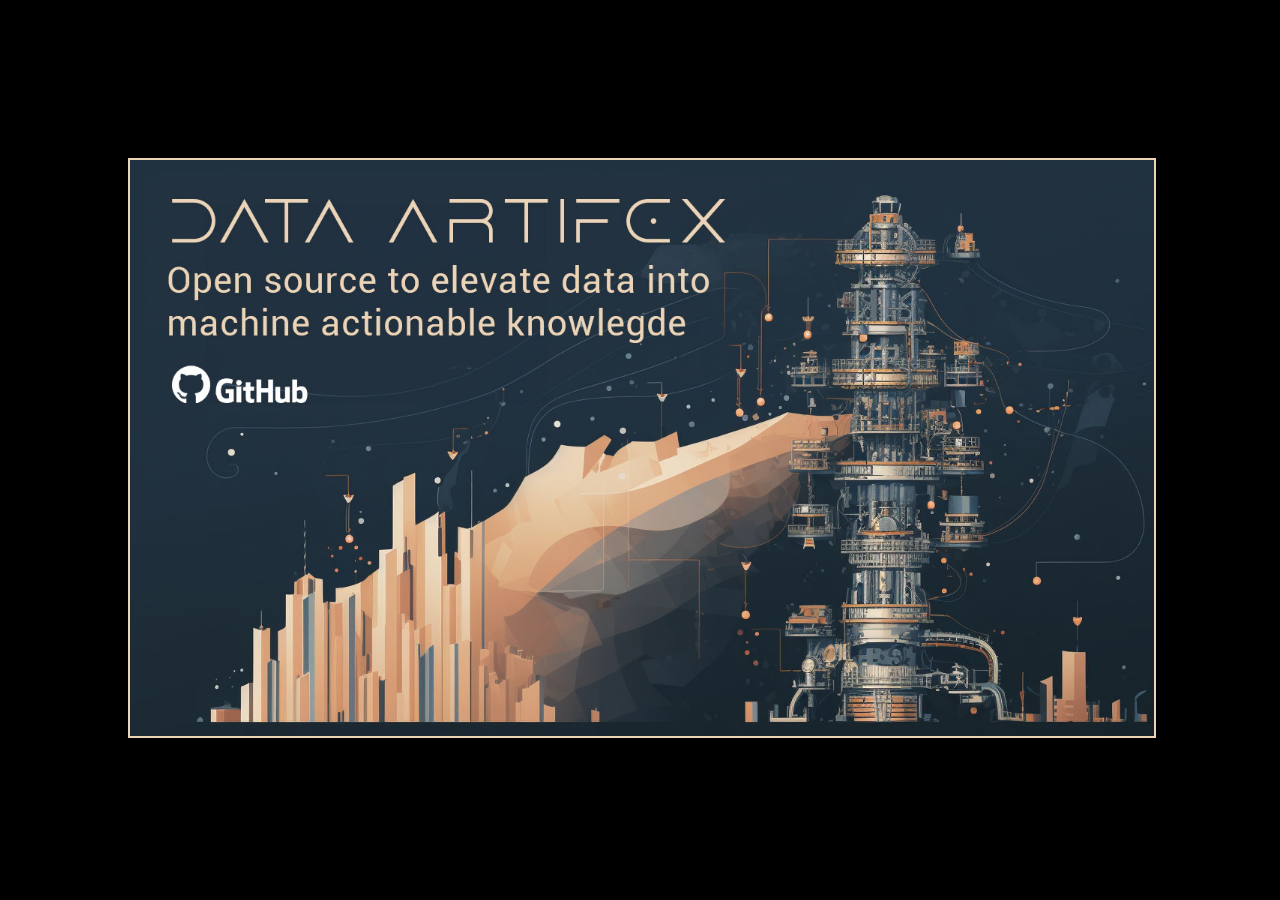
==== index.html @ cbfd0e1c "First landing page" ====
<!DOCTYPE html>
<html lang="en">

<head>
    <meta charset="UTF-8">
    <meta name="viewport" content="width=device-width, initial-scale=1.0">
    <title>Data Artifex: Elevate data into machine acctionable knowlegde</title>
    <link rel="stylesheet" href="style.css">
    <link href="https://fonts.googleapis.com/css2?family=Roboto:wght@400;700&display=swap" rel="stylesheet">
</head>

<body>
    <div class="content-container">
        <div class="image-container">
            <a href="https://github.com/dataartifex" target="_blank">
                <img id="main-image" src="images/home.jpg" alt="dartfx" />
            </a>
        </div>
    </div>
</body>

</html>
---- style.css ----
body, html {
    margin: 0;
    padding: 0;
    height: 100%;
    overflow: hidden;
    display: flex;
    justify-content: center;
    align-items: center;
    font-family: 'Roboto', sans-serif; /* Set Roboto as the default font */

    background-color: #000000;
}

.content-container {
    width: 80%; /* Adjusted to create a 10% side margin effect */
    height: 80%; /* Adjusted to create a 10% top and bottom margin effect */
    display: flex;
    flex-direction: column;
    align-items: center; /* Centers the child elements horizontally */
    justify-content: center; /* Adjusts the vertical alignment */
}

.image-container img {
    max-width: 100%; /* Allow the image to scale within the container */
    max-height: 100%; /* Maintain full container height */
    object-fit: cover; /* Ensures the image covers the adjusted area */
    border: 2px solid #ebd4b8;
}
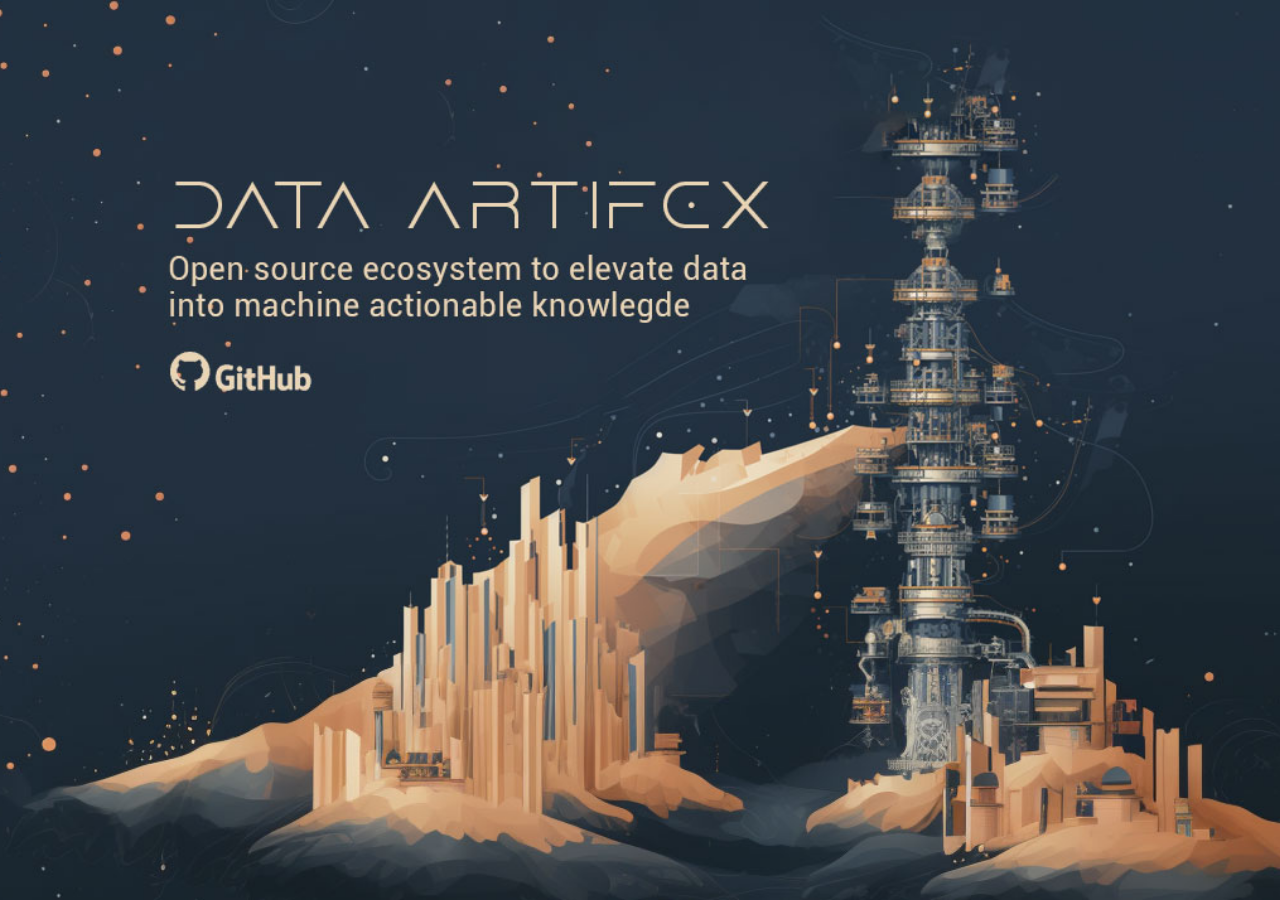
==== commit 4e61ff8f: "Created a better image that works fullscreen" ====
--- a/index.html
+++ b/index.html
@@ -1,22 +1,14 @@
 <!DOCTYPE html>
 <html lang="en">
-
 <head>
     <meta charset="UTF-8">
     <meta name="viewport" content="width=device-width, initial-scale=1.0">
-    <title>Data Artifex: Elevate data into machine acctionable knowlegde</title>
+    <title>Full Viewport Image</title>
     <link rel="stylesheet" href="style.css">
-    <link href="https://fonts.googleapis.com/css2?family=Roboto:wght@400;700&display=swap" rel="stylesheet">
 </head>
-
 <body>
-    <div class="content-container">
-        <div class="image-container">
-            <a href="https://github.com/dataartifex" target="_blank">
-                <img id="main-image" src="images/home.jpg" alt="dartfx" />
-            </a>
-        </div>
-    </div>
+    <a href="https://github.com/dataartifex" target="_blank">
+        <img id="main-image" src="home.jpg" alt="Data Artifex on GitHub" class="fullscreen"/>
+    </a>
 </body>
-
-</html>+</html>
--- a/style.css
+++ b/style.css
@@ -1,28 +1,15 @@
+/* style.css */
 body, html {
     margin: 0;
     padding: 0;
+    width: 100%;
     height: 100%;
-    overflow: hidden;
-    display: flex;
-    justify-content: center;
-    align-items: center;
-    font-family: 'Roboto', sans-serif; /* Set Roboto as the default font */
-
-    background-color: #000000;
+    overflow: hidden; /* Prevents scrollbars */
 }
 
-.content-container {
-    width: 80%; /* Adjusted to create a 10% side margin effect */
-    height: 80%; /* Adjusted to create a 10% top and bottom margin effect */
-    display: flex;
-    flex-direction: column;
-    align-items: center; /* Centers the child elements horizontally */
-    justify-content: center; /* Adjusts the vertical alignment */
+.fullscreen {
+    width: 100vw;
+    height: 100vh;
+    object-fit: cover; /* Cover the viewport without distorting the image */
+    display: block; /* Removes bottom margin/spacing */
 }
-
-.image-container img {
-    max-width: 100%; /* Allow the image to scale within the container */
-    max-height: 100%; /* Maintain full container height */
-    object-fit: cover; /* Ensures the image covers the adjusted area */
-    border: 2px solid #ebd4b8;
-}
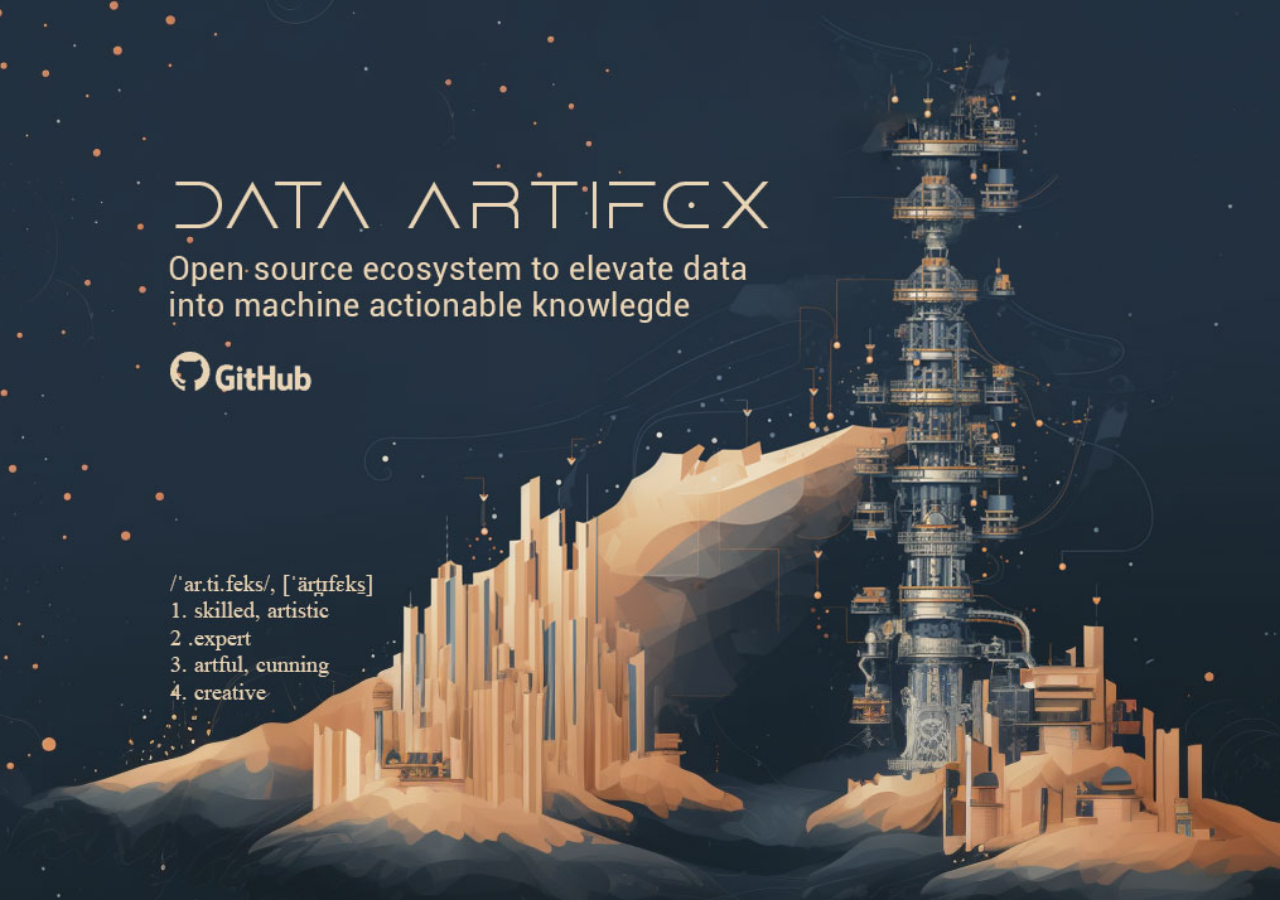
==== commit 039b67d1: "Update index.html Fixed page title" ====
--- a/index.html
+++ b/index.html
@@ -3,12 +3,12 @@
 <head>
     <meta charset="UTF-8">
     <meta name="viewport" content="width=device-width, initial-scale=1.0">
-    <title>Full Viewport Image</title>
+    <title>Data Artifex: Elevate your data inot machine actionable knowlegde</title>
     <link rel="stylesheet" href="style.css">
 </head>
 <body>
     <a href="https://github.com/dataartifex" target="_blank">
-        <img id="main-image" src="home.jpg" alt="Data Artifex on GitHub" class="fullscreen"/>
+        <img id="main-image" src="home.jpg" alt="Data Artifex" class="fullscreen"/>
     </a>
 </body>
 </html>
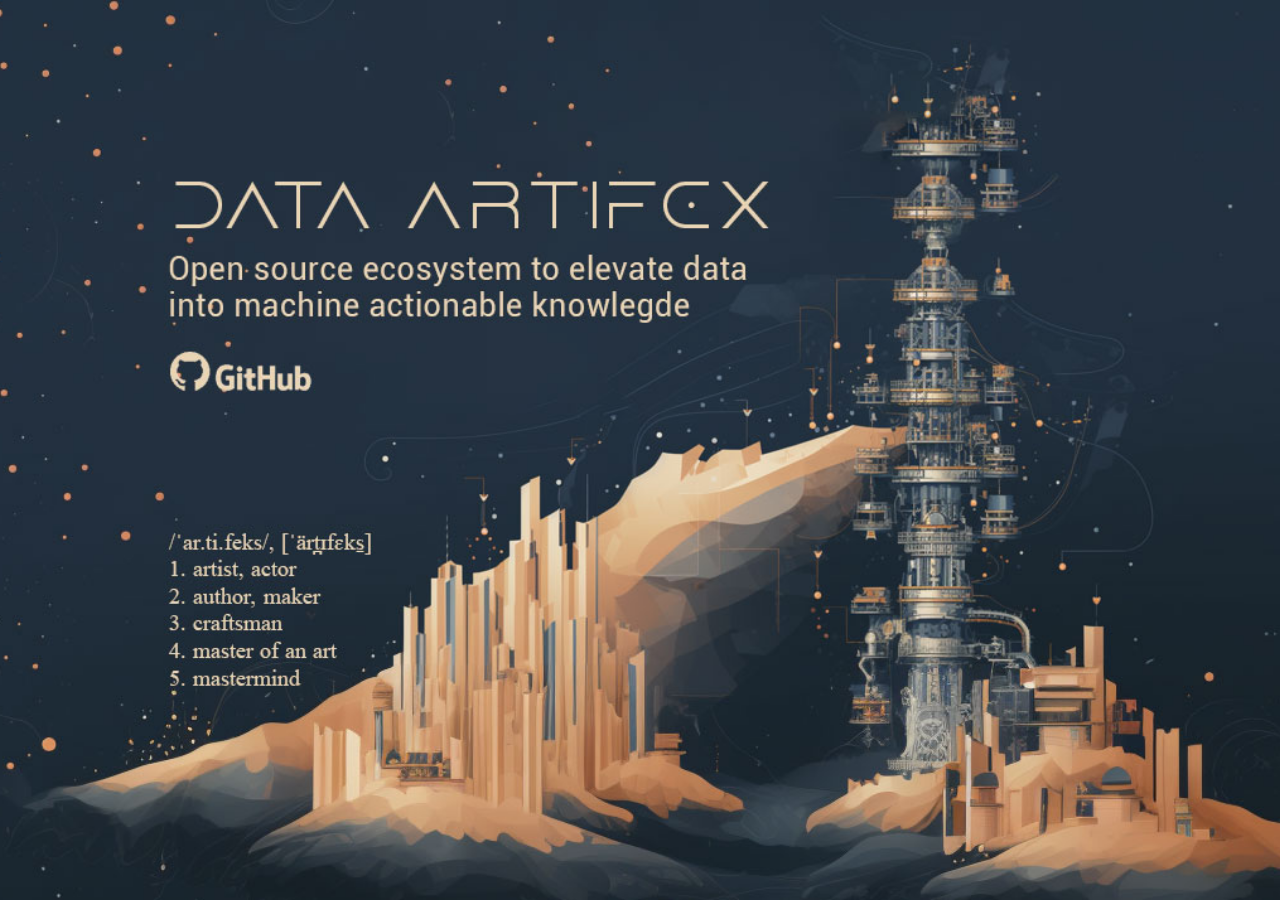
==== commit 1b8f295f: "Fixed typo in HTML title" ====
--- a/index.html
+++ b/index.html
@@ -3,7 +3,7 @@
 <head>
     <meta charset="UTF-8">
     <meta name="viewport" content="width=device-width, initial-scale=1.0">
-    <title>Data Artifex: Elevate your data inot machine actionable knowlegde</title>
+    <title>Data Artifex: Elevate your data into machine actionable knowlegde</title>
     <link rel="stylesheet" href="style.css">
 </head>
 <body>
